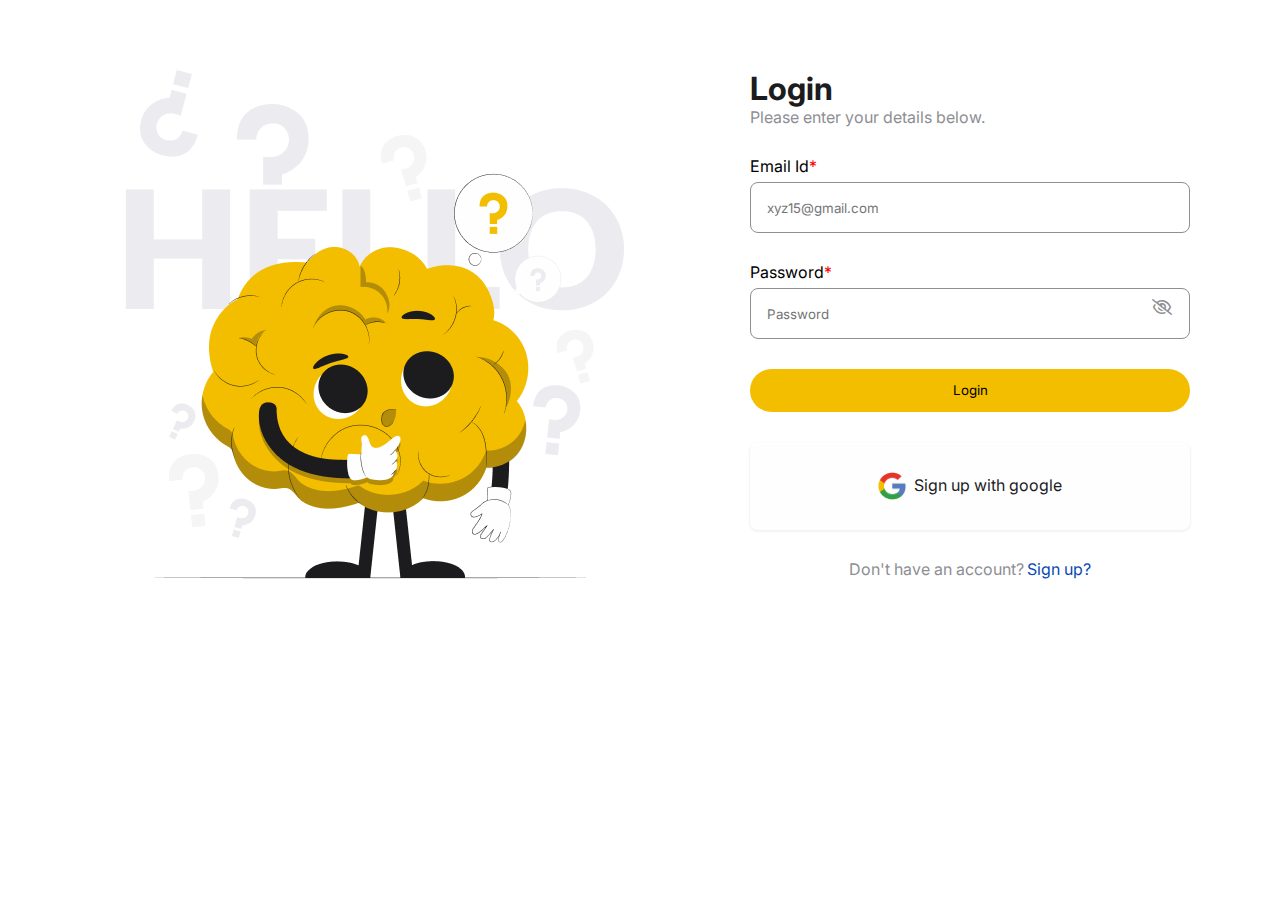
==== index.html @ cfd745b8 "Completed" ====
<!DOCTYPE html>
<html lang="en">

<head>
    <meta charset="UTF-8">
    <meta name="viewport" content="width=device-width, initial-scale=1.0">
    <title>Login</title>
    <link rel="stylesheet" href="style.css">
    <link rel="stylesheet" href="https://cdnjs.cloudflare.com/ajax/libs/font-awesome/6.6.0/css/all.min.css" />
</head>

<body>
    <section class="login-container">
        <img src="Image/logo.png" class="logo" alt="Logo">

        <form action="" class="form-container">
            <div class="login-header">
                <h1>Login</h1>
                <p>Please enter your details below.</p>
            </div>

            <div class="form-group">
                <label for="email">Email Id<span>*</span></label>
                <input type="email" name="email-id" id="email-id" placeholder="xyz15@gmail.com" required>
            </div>

            <div class="form-group">
                <label for="password">Password<span>*</span></label>
                <i id="eye-icon" class="icon fa-regular fa-eye-slash" onclick="eyeButtonToggle()"></i>
                <input type="password" name="password" id="password" placeholder="Password" required>
            </div>

            <input type="button" value="Login" id="login" class="button" onclick="loginUserData()">
            <div class="google-signup">
                <img src="Image/devicon_google.png" alt="Google-Image">
                <a href="">Sign up with google</a>
            </div>

            <div class="signup-footer">
                <span>Don't have an account?</span>
                <a href="User/signup.html">Sign up?</a>
            </div>
        </form>
    </section>

    <script src="script.js"></script>

</body>

</html>
---- style.css ----
@import url('https://fonts.googleapis.com/css2?family=Inter:ital,opsz,wght@0,14..32,100..900;1,14..32,100..900&family=Lato:ital,wght@0,100;0,300;0,400;0,700;0,900;1,100;1,300;1,400;1,700;1,900&family=Poppins:ital,wght@0,100;0,200;0,300;0,400;0,500;0,600;0,700;0,800;0,900;1,100;1,200;1,300;1,400;1,500;1,600;1,700;1,800;1,900&display=swap');

* {
    margin: 0px;
    padding: 0px;
    font-family: "Inter", sans-serif;
}

.login-container {
    display: flex;
    position: relative;
}

.logo {
    position: absolute;
    top: 70px;
    left: 120px;
    width: 510px;
    height: 529px;
    line-height: 10px;
}

.form-container {
    display: flex;
    flex-direction: column;
    gap: 30px;
    position: relative;
    top: 70px;
    left: 750px;
    width: 440px;
    height: 512px;
}

.login-header h1 {
    width: 87px;
    height: 38px;
    font-size: 32px;
    line-height: 38px;
    color: #1C1C1E;
}

.login-header p {
    width: 240px;
    height: 19px;
    font-size: 16px;
    line-height: 19.2px;
    color: #8E8E93;
}

.form-group {
    display: flex;
    flex-direction: column;
    gap: 6px;
    height: 76px;
}

.form-group span,
.details-group span {
    font-size: 16px;
    line-height: 19.2px;
    color: red;
}

label {
    width: 85px;
    height: 19px;
    font-size: 16px;
    line-height: 19.2px;
}

.form-group input {
    height: 51px;
    border-radius: 8px;
    border: 1px solid #8E8E93;
    justify-content: space-between;
    padding: 16px;
}

.form-group {
    position: relative;
}

.form-group .icon {
    position: absolute;
    top: 48%;
    right: 4%;
    color: #8E8E93;
    cursor: pointer;
}

.button {
    height: 43px;
    padding: 12px 24px;
    border-radius: 100px;
    font-family: 16px;
    line-height: 19.2px;
    border: none;
    background-color: #F3BD00;
    cursor: pointer;
}

.google-signup {
    display: flex;
    gap: 8px;
    justify-content: center;
    align-items: center;
    height: 60px;
    border-radius: 8px;
    padding: 14px 18px;
    background-color: #FEFEFE;
    box-shadow: 0px 1px 2px 1px #1018280D;
}

.google-signup img {
    width: 28px;
    height: 28px;
}

.google-signup a {
    font-size: 16px;
    line-height: 19.2px;
    text-decoration: none;
    color: #1C1C1E;
}

.signup-footer {
    display: flex;
    gap: 3px;
    font-size: 16px;
    justify-content: center;
    line-height: 19.2px;
}

.signup-footer span {
    color: #8E8E93;
}

.signup-footer a {
    color: #0948B4;
    text-decoration: none;
}

/* Sign-Up checkbox */
.checkbox {
    display: flex;
    align-items: center;
    gap: 5px;
}

.checkbox input {
    width: 20px;
    height: 20px;
    border-radius: 3px;
    background: #FEFEFE;
    border: 1.25px solid #8E8E93;
}

.checkbox span {
    font-size: 12px;
    line-height: 14.4px;
}

.checkbox a {
    color: #0948B4;
    font-size: 12px;
    line-height: 14.4px;
    text-decoration: none;
}

/* Start the here start quiz page */
/* start here navbar */
#main-navbar {
    width: 87%;
    height: 72px;
    display: flex;
    justify-content: space-between;
    border-bottom: 1px solid #CBCBCB;
    align-items: center;
    padding: 0px 80px 0px 80px;
}

#logo {
    width: 197.71px;
    height: 24px;
}

.navbar-content {
    display: flex;
    gap: 24px;
    align-items: center;
}

.navbar-content ul {
    display: flex;
    gap: 10px;
    font-weight: bold;
    list-style: none;
}

.navbar-content img {
    cursor: pointer;
}

#user-avtar {
    width: 40px;
    height: 40px;
    border-radius: 50%;
    box-shadow: 0px 2px 4px 0px #00000040;
}

#quiz-section {
    width: 93.5%;
    height: 505px;
    padding: 40px 40px 0px 40px;
}

.quiz-wrapper {
    height: 660px;
}

#quiz-header {
    height: 55px;
    font-size: 32px;
    line-height: 38.4px;
}

.main-quiz-box {
    display: flex;
    flex-direction: column;
    align-items: center;
}

.quiz-box {
    display: flex;
    flex-direction: column;
    align-items: center;
    gap: 24px;
    width: 82%;
    height: 500px;
    box-shadow: 0px 0px 8px grey;
    background: #FEFEFE;
    border-radius: 11.84px;
}

.quiz-content {
    display: flex;
    flex-direction: column;
    gap: 24px;
    width: 95%;
    height: 350px;
    padding-top: 24px;
}

.quiz-placeholder {
    display: flex;
    width: 100%;
    height: 250px;
    border-radius: 12.17px;
    background: #C7C7CC;
}

.quiz-placeholder-large {
    position: relative;
    top: 31px;
    left: 38px;
    width: 400px;
    height: 156px;
    background: #EBEBF0;
    border-radius: 17.64px;
}

.quiz-large-paragraph {
    position: absolute;
    top: 14px;
    left: 18px;
    width: 320px;
    height: 19px;
    border-radius: 5.04px;
    background: #C7C7CC;
}

.quiz-medium-paragraph {
    position: absolute;
    top: 43px;
    left: 27px;
    width: 154px;
    height: 19px;
    border-radius: 5.04px;
    background: #C7C7CC;
}

.quiz-small-paragraph {
    position: absolute;
    top: 105.82px;
    left: 26.45px;
    width: 84.4px;
    height: 34.04px;
    border-radius: 5.04px;
    background: #0948B4;
}

.quiz-placeholder-midium {
    position: relative;
    top: 148px;
    left: 70px;
    width: 174.55px;
    height: 77.3px;
    background: #EBEBF0;
    border-radius: 8.73px;
}

.quiz-large-line {
    position: absolute;
    top: 8.73px;
    left: 11.84px;
    width: 140px;
    height: 9.35px;
    border-radius: 2.49px;
    background: #C7C7CC;
}

.quiz-medium-line {
    position: absolute;
    top: 21.2px;
    left: 13.09px;
    width: 62.34px;
    height: 9.35px;
    border-radius: 2.49px;
    background: #C7C7CC;
}

.quiz-small-line {
    position: absolute;
    width: 41.77px;
    height: 16.83px;
    top: 52.37px;
    left: 13.09px;
    border-radius: 2.49px;
    background: #0948B4;
}

.quiz-placeholder-small {
    position: relative;
    top: 16px;
    left: 65px;
    width: 174.55px;
    height: 77.3px;
    background: #EBEBF0;
    border-radius: 8.73px;
}

.quiz-line {
    display: flex;
    flex-direction: column;
    align-items: center;
}

.quiz-line h1 {
    height: 38px;
    text-align: center;
    font-size: 32px;
    line-height: 38.4px;
}

.quiz-line p {
    width: 400px;
    height: 38px;
    text-align: center;
    font-size: 16px;
    line-height: 19.2px;
    color: #8E8E93;
}

.quiz-button {
    width: 360px;
    height: 43px;
    background: #F3BD00;
    border: none;
    cursor: pointer;
    border-radius: 100px;
    font-size: 16px;
    line-height: 19.2px;
    padding: 12px 24px 12px 24px;
}

/* start the here question pages */
.quiz-question {
    width: 97%;
    height: 500px;
    display: flex;
    gap: 40px;
    position: relative;
    top: 20px;
    left: 20px;
}

.box-quiz {
    position: absolute;
    width: 100%;
    height: 484px;
    display: flex;
    flex-direction: column;
    gap: 14px;
}

.box-quiz-content {
    width: 100%;
    height: 220px;
    display: flex;
    flex-direction: column;
    gap: 20px;
}

.quiz-header {
    width: 100%;
    height: 115px;
    display: flex;
    flex-direction: column;
    gap: 16px;
    position: relative;
}

#quiz-progress {
    width: 100%;
    height: 73px;
    font-size: 61px;
    line-height: 73.2px;
}

.quiz-progress-bar {
    width: 100%;
    height: 16px;
    background: var(--grey-1, #EBEBF0);
    border-radius: 16px;
}

.option {
    width: fit-content;
    cursor: pointer;
    padding: 6px;
    position: relative;
    bottom: 40px;
    left: 45px;
    font-size: 30px;
}

.option:hover {
    background-color: #F3BD00;
    border-radius: 5px;
}

.selected {
    background-color: #F3BD00;
    border-radius: 6px;
}

#quiz-progress-bar-fill {
    width: 0%;
    height: 16px;
    border-radius: 16px;
    background: #F3BD00;
    transition: width 0.3s ease;
}

#quiz-question {
    height: 50px;
    font-size: 30px;
    line-height: 48px;
    position: absolute;
    left: 10px;
}

#next {
    position: absolute;
    bottom: 20px;
    right: 20px;
    height: 38px;
    font-size: 32px;
    line-height: 38.4px;
    color: #0948B4;
    border: none;
    cursor: pointer;
}

#previous {
    position: absolute;
    bottom: 20px;
    height: 38px;
    font-size: 32px;
    line-height: 38.4px;
    color: #0948B4;
    border: none;
    cursor: pointer;
}

#next:hover,
#previous:hover {
    border: 1.5px solid #0948B4;
    border-radius: 10px;
}
#quiz-logout-container{
    height: 150px;
    width: 250px;
    box-shadow: 0px 0px 8px gray;
    position: absolute;
    right: 20px;
    top: 75px;
    border-radius: 10px;
    display: none;
}

#quiz-logout-container p{
    text-align: center;
    margin-bottom: 10px;
    font-size: 18px;
    margin-top: 5px;
}

#quiz-logout-container #logout-button{
    width: 50%;
    padding: 6px;
    border-radius: 30px;
    background-color: #F3BD00;
    font-size: 17px;
    cursor: pointer;
    border: none;
    margin-left: 60px;
    margin-bottom: 10px;
}

#logout-container {
    height: 150px;
    width: 250px;
    box-shadow: 0px 0px 8px gray;
    padding-bottom: 10px;
    position: absolute;
    right: 20px;
    top: -20px;
    border-radius: 10px;
    display: none;
}

#logout-container #logout-button {
    width: 50%;
    padding: 6px;
    border-radius: 30px;
    background-color: #F3BD00;
    font-size: 17px;
    cursor: pointer;
    border: none;
    margin-left: 60px;
    margin-bottom: 10px;
}

#logout-container p {
    text-align: center;
    margin-bottom: 10px;
    font-size: 18px;
    margin-top: 5px;
}

#popup {
    cursor: pointer;
}

/* start the leaderboard paag */
#main-leaderboard {
    height: 100vh;
    width: 100%;
    position: relative;
}

#leaderboard h1 {
    margin-top: 10px;
    text-align: center;
}

#leaderboard p {
    text-align: center;
    color: #8E8E93;
    font-size: 19px;
    margin-top: 7px;
}

#score-board {
    position: relative;
    height: 70vh;
}

#first-rank-container {
    height: 525px;
    width: 200px;
    position: absolute;
    left: 50%;
    transform: translateX(-50%);
    top: 0%;
}

#first-rank {
    position: relative;
    height: 100%;
    width: 100%;
}

#first-rank .actual-score {
    position: absolute;
    left: 50%;
    top: 43%;
    transform: translateX(-50%);
    z-index: 2;
}

.actual-score h2 {
    font-size: 32px;
    font-weight: bold;
}

.actual-score p {
    text-align: center;
    font-size: 17px;
    font-weight: 500;
}

.bg-color {
    background-color: #F3BD00;
    height: 380px;
    width: 100%;
    border-radius: 12px 12px 0px 0px;
    position: absolute;
    bottom: 0;
}

#first-rank .circle {
    height: 150px;
    width: 150px;
    border: 7px solid #F3BD00;
    border-radius: 50%;
    position: absolute;
    left: 50%;
    top: 12.5%;
    transform: translateX(-50%);
    background-color: rgb(51, 172, 131);
}

#first-rank .crown-image {
    height: 76px;
    width: 76px;
    position: absolute;
    left: 50%;
    top: 6px;
    transform: translateX(-54%);
}

.username {
    text-align: center;
    position: absolute;
    top: 50px;
    left: 50%;
    transform: translateX(-50%);
    font-size: 20x;
}

#second-rank-container {
    height: 350px;
    width: 200px;
    position: absolute;
    left: 26%;
    top: 32%;
}

#second-rank {
    position: relative;
    height: 100%;
    width: 100%;
}

#second-rank .second-actual-score {
    position: absolute;
    top: 46%;
    left: 50%;
    transform: translateX(-50%);
}

.second-actual-score {
    text-align: center;
    font-size: 17px;
    font-weight: 500;
}

.second-actual-score h2 {
    font-size: 32px;
    font-weight: bold;
}

#second-rank .second-bg-color {
    background-color: #F4CE4A;
    height: 260px;
    width: 100%;
    border-radius: 12px 12px 0px 0px;
    position: absolute;
    bottom: 0;
}

.rank {
    position: relative;
    top: -127px;
    left: 50%;
    transform: translateX(-8%);
    font-size: 32px;
    font-weight: 700;
}

#second-rank .circle {
    height: 150px;
    width: 150px;
    border-radius: 50%;
    position: absolute;
    border: 6px solid #F4CE4A;
    left: 50%;
    transform: translateX(-50%);
    background-color: rgb(51, 172, 131);
}

#third-rank-container {
    height: 350px;
    width: 200px;
    position: absolute;
    left: 59%;
    top: 42%;
    z-index: -1;
}

#third-rank {
    position: relative;
    height: 100%;
    width: 100%;
}

#third-rank .third-actual-score {
    position: absolute;
    top: 46%;
    left: 50%;
    transform: translateX(-50%);
}

.third-actual-score p {
    text-align: center;
    font-size: 17px;
    font-weight: 500;
}

.third-actual-score h2 {
    font-size: 32px;
    font-weight: bold;
}

#third-rank .third-bg-color {
    background-color: #F7E296;
    height: 260px;
    width: 100%;
    border-radius: 12px 12px 0px 0px;
    position: absolute;
    bottom: 0;
}

#third-rank .circle {
    height: 150px;
    width: 150px;
    border-radius: 50%;
    position: absolute;
    border: 6px solid #F7E296;
    left: 50%;
    transform: translateX(-50%);
    background-color: rgb(51, 172, 131);
}

.radius-design {
    width: 100%;
    height: 350px;
    position: absolute;
    top: 440px;
    z-index: 2;
}

.radius-design img {
    position: absolute;
    top: -15%;
    width: 100%;
    z-index: 2;
    margin-top: 15px;
}

.ranking-board {
    position: relative;
    bottom: 0;
    width: 1250px;
    margin: 80px auto 0;
    height: 300px;
    border-radius: 10px;
    z-index: 2;
}

.ranking {
    width: 1150px;
    height: 40px;
    padding: 22px 30px;
    margin: 25px auto 20px;
    box-shadow: 4px 4px 3px rgb(202, 201, 201);
    border-radius: 10px;
    display: flex;
    justify-content: space-between;
    align-items: center;
}

.ranking span {
    font-weight: bold;
    font-size: 32px;
}

.ranking .user-name {
    font-size: 30px;
    font-weight: 500;
}
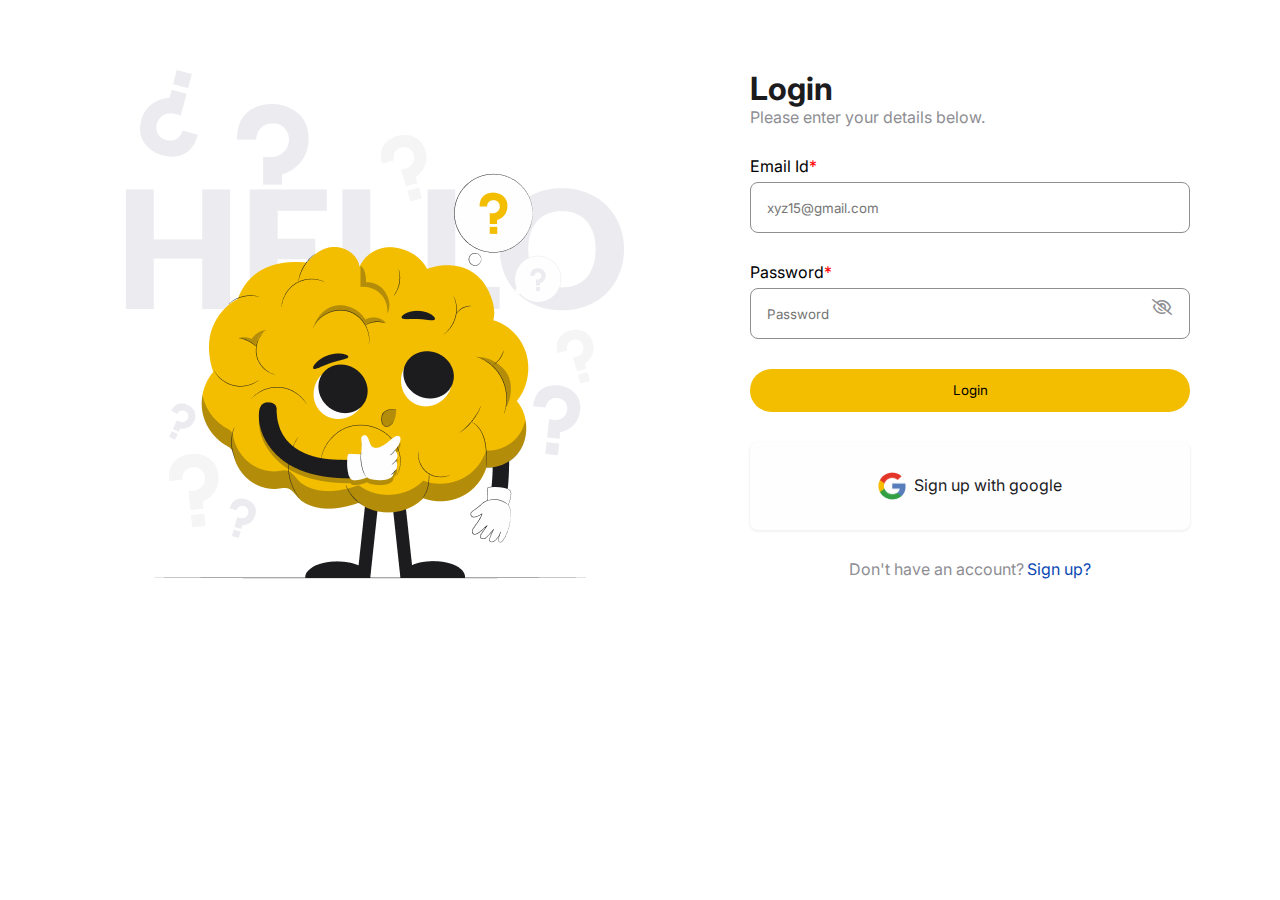
==== commit 98ed0a31: "Completed" ====
--- a/index.html
+++ b/index.html
@@ -38,7 +38,7 @@
 
             <div class="signup-footer">
                 <span>Don't have an account?</span>
-                <a href="User/signup.html">Sign up?</a>
+                <a href="User/signUp.html">Sign up?</a>
             </div>
         </form>
     </section>
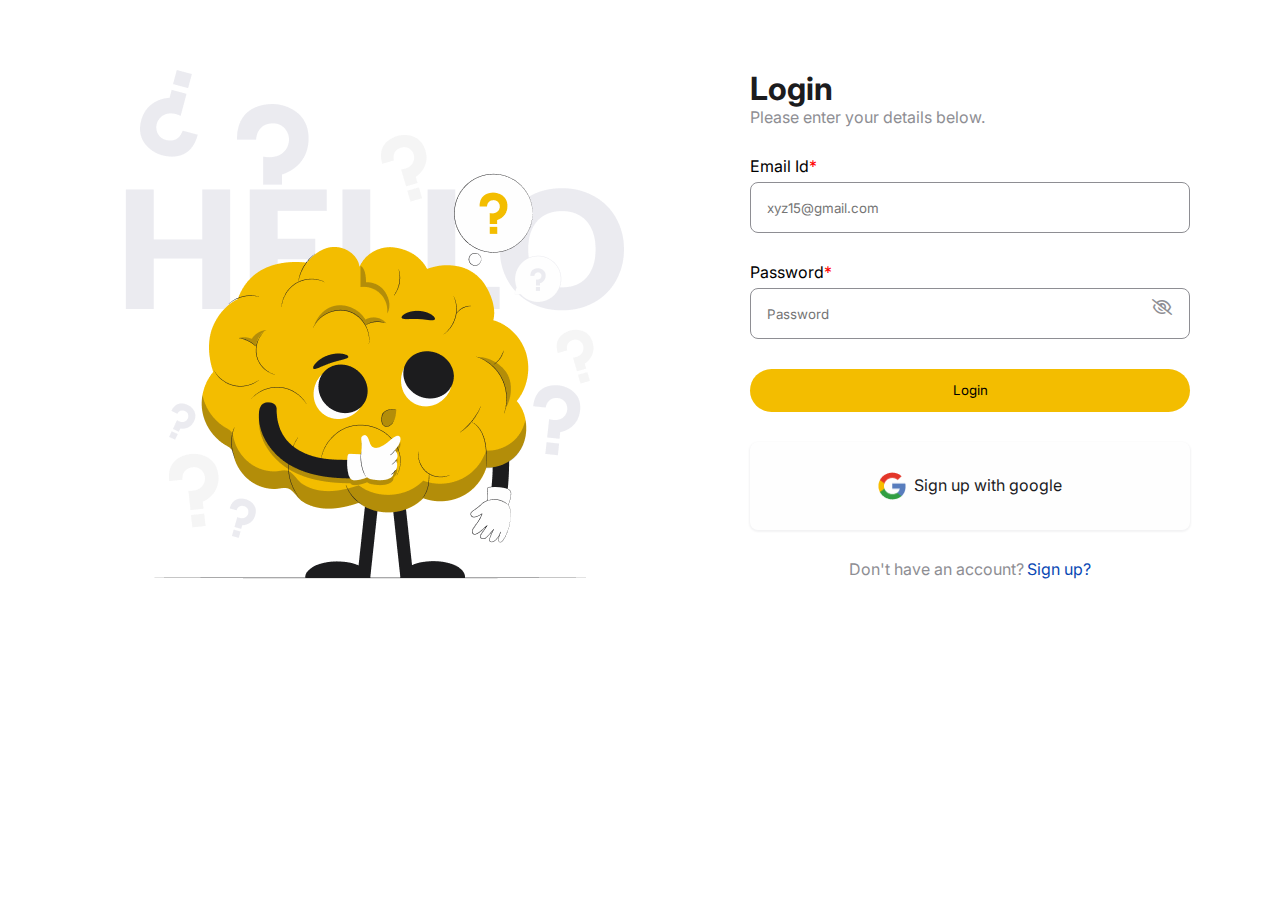
==== commit 7bc4a9e3: "Done" ====
--- a/index.html
+++ b/index.html
@@ -38,7 +38,7 @@
 
             <div class="signup-footer">
                 <span>Don't have an account?</span>
-                <a href="User/signUp.html">Sign up?</a>
+                <a href="../User/signUp.html">Sign up?</a>
             </div>
         </form>
     </section>
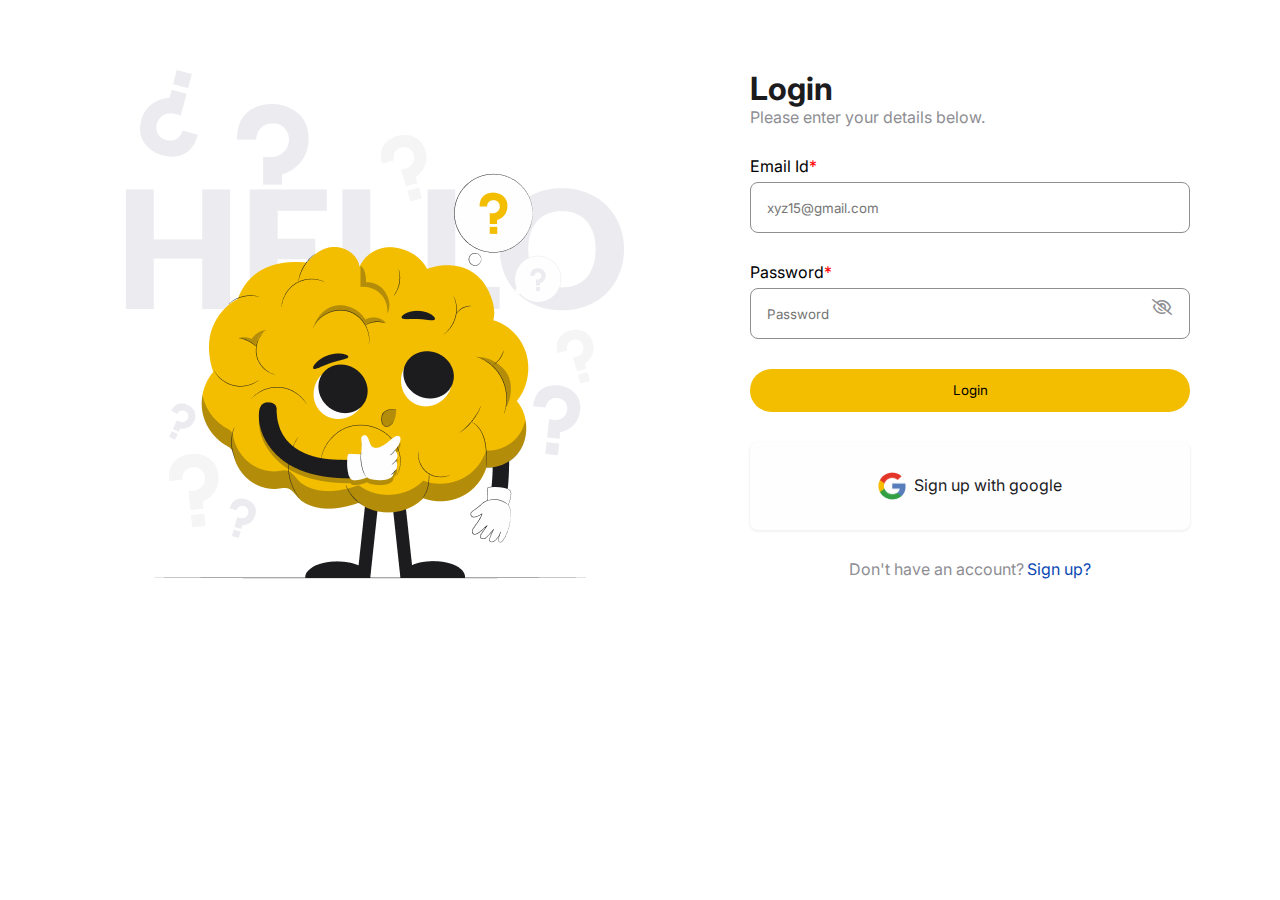
==== commit f32b4fc5: "done" ====
--- a/index.html
+++ b/index.html
@@ -38,7 +38,7 @@
 
             <div class="signup-footer">
                 <span>Don't have an account?</span>
-                <a href="../User/signUp.html">Sign up?</a>
+                <a href="/User/signUp.html">Sign up?</a>
             </div>
         </form>
     </section>
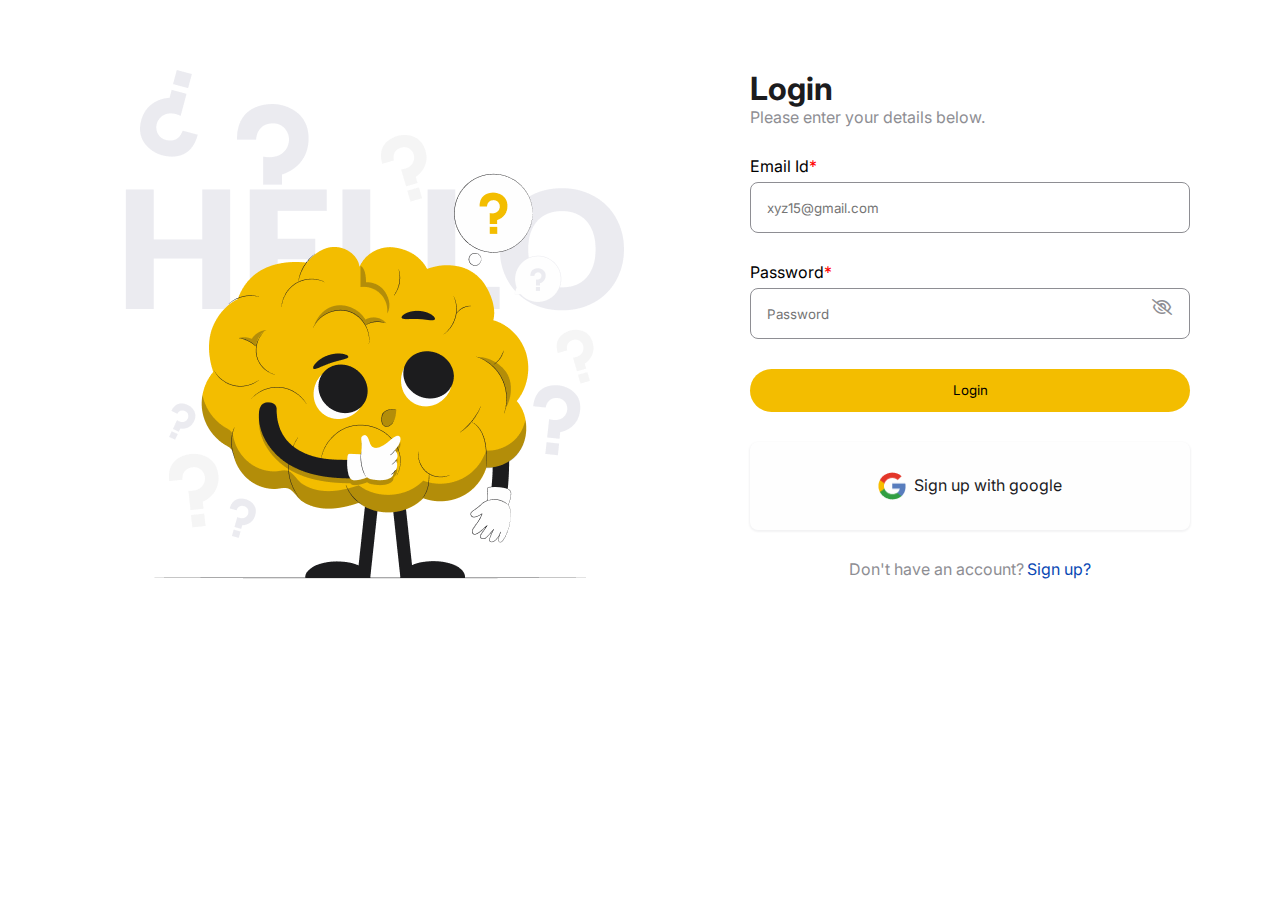
==== commit 381c078b: "Update index.html" ====
--- a/index.html
+++ b/index.html
@@ -38,7 +38,7 @@
 
             <div class="signup-footer">
                 <span>Don't have an account?</span>
-                <a href="/User/signUp.html">Sign up?</a>
+                <a href="/User/signup.html">Sign up?</a>
             </div>
         </form>
     </section>
@@ -47,4 +47,4 @@
 
 </body>
 
-</html>+</html>
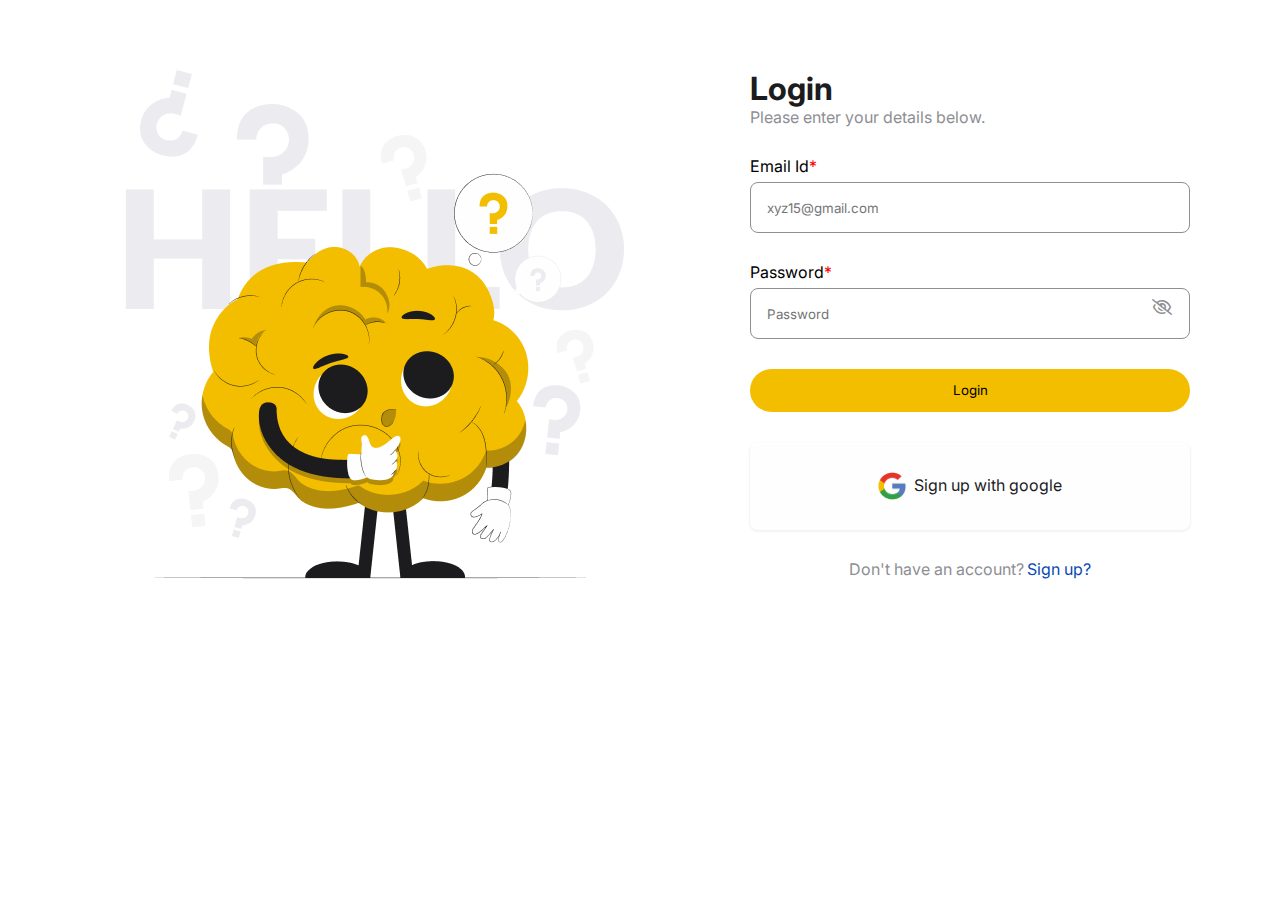
==== commit ff109c11: "Update index.html" ====
--- a/index.html
+++ b/index.html
@@ -38,7 +38,7 @@
 
             <div class="signup-footer">
                 <span>Don't have an account?</span>
-                <a href="/User/signup.html">Sign up?</a>
+                <a href="/User/signUp.html">Sign up?</a>
             </div>
         </form>
     </section>
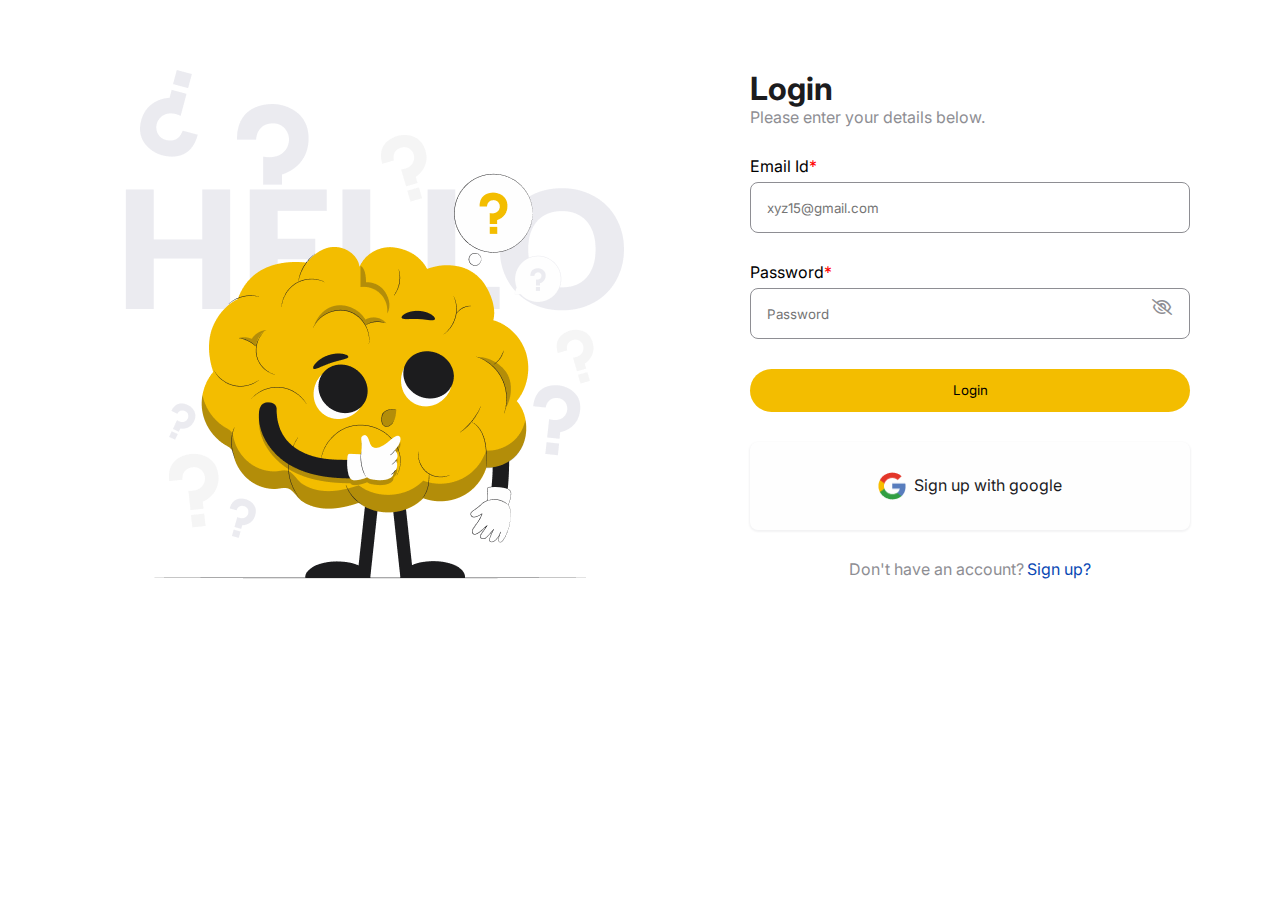
==== commit 3b1e3e97: "Done" ====
--- a/index.html
+++ b/index.html
@@ -38,7 +38,7 @@
 
             <div class="signup-footer">
                 <span>Don't have an account?</span>
-                <a href="/User/signUp.html">Sign up?</a>
+                <a href="User/signUp.html">Sign up?</a>
             </div>
         </form>
     </section>
